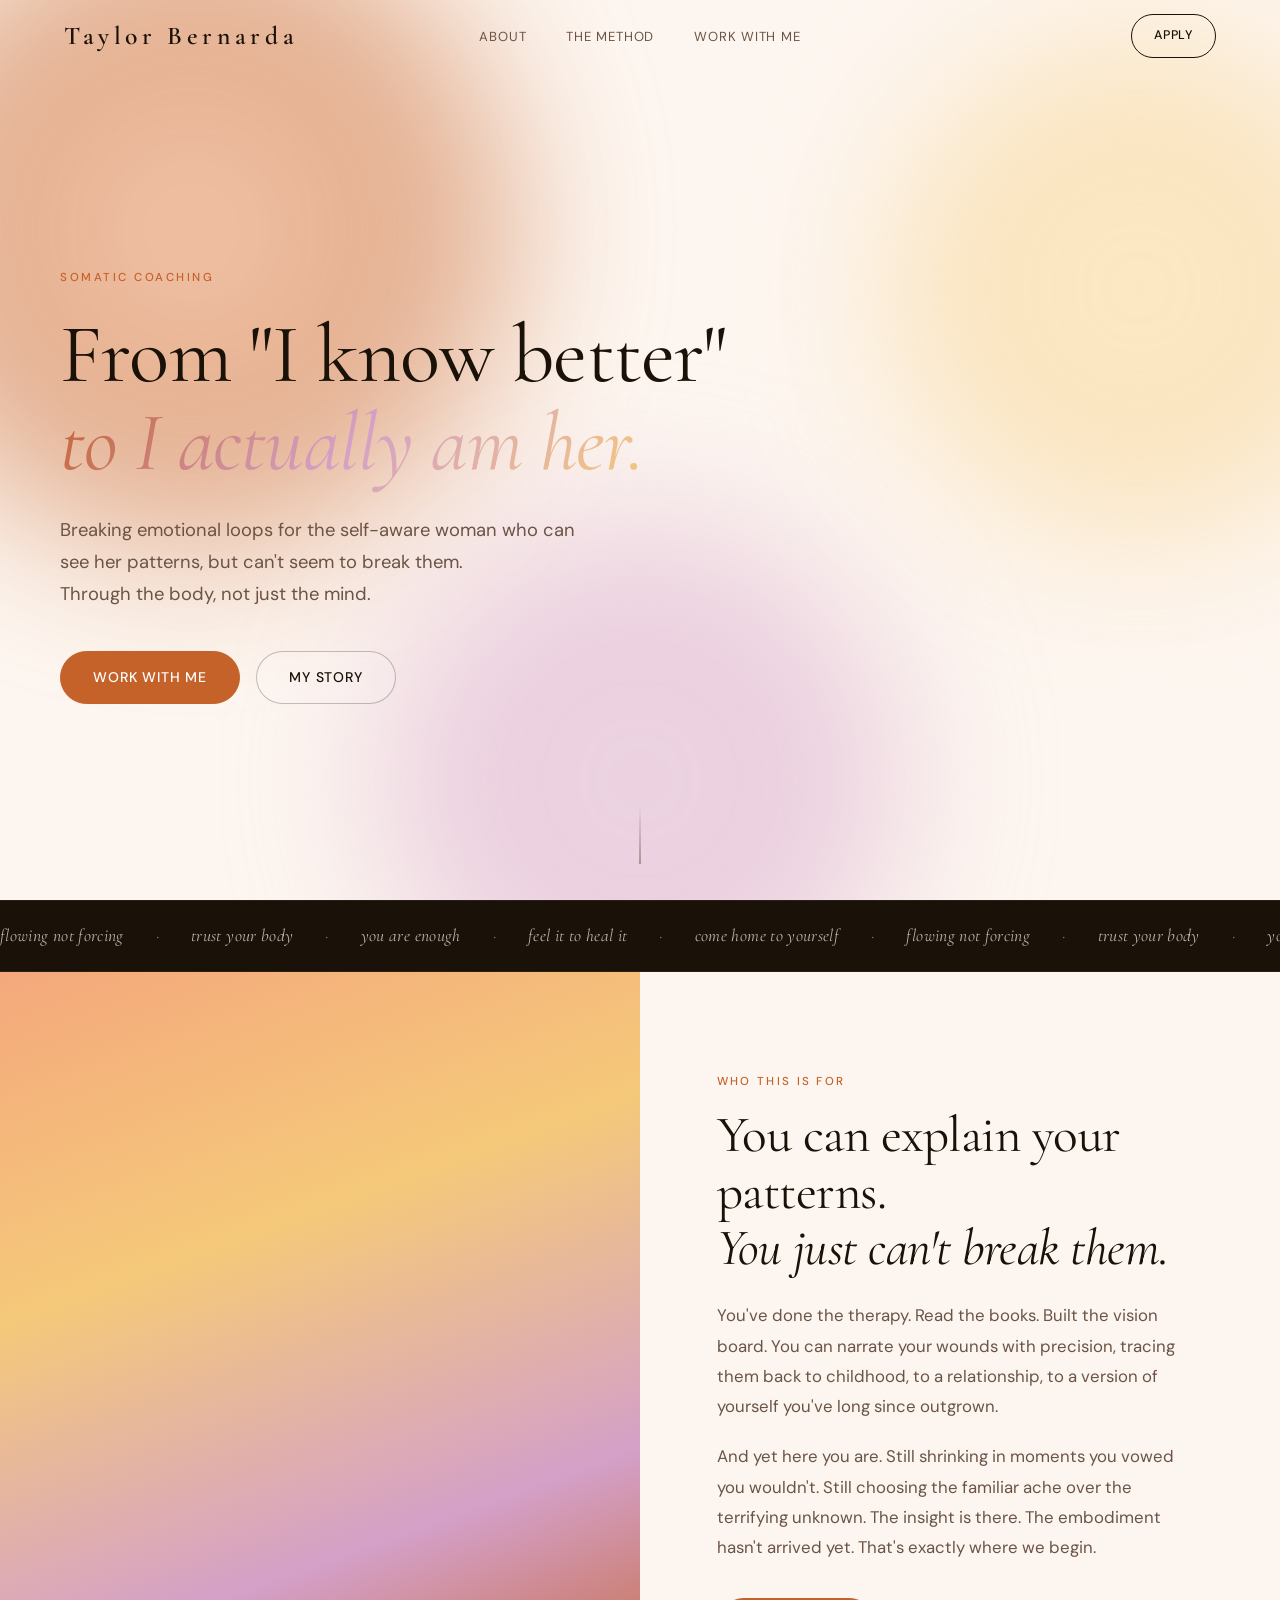
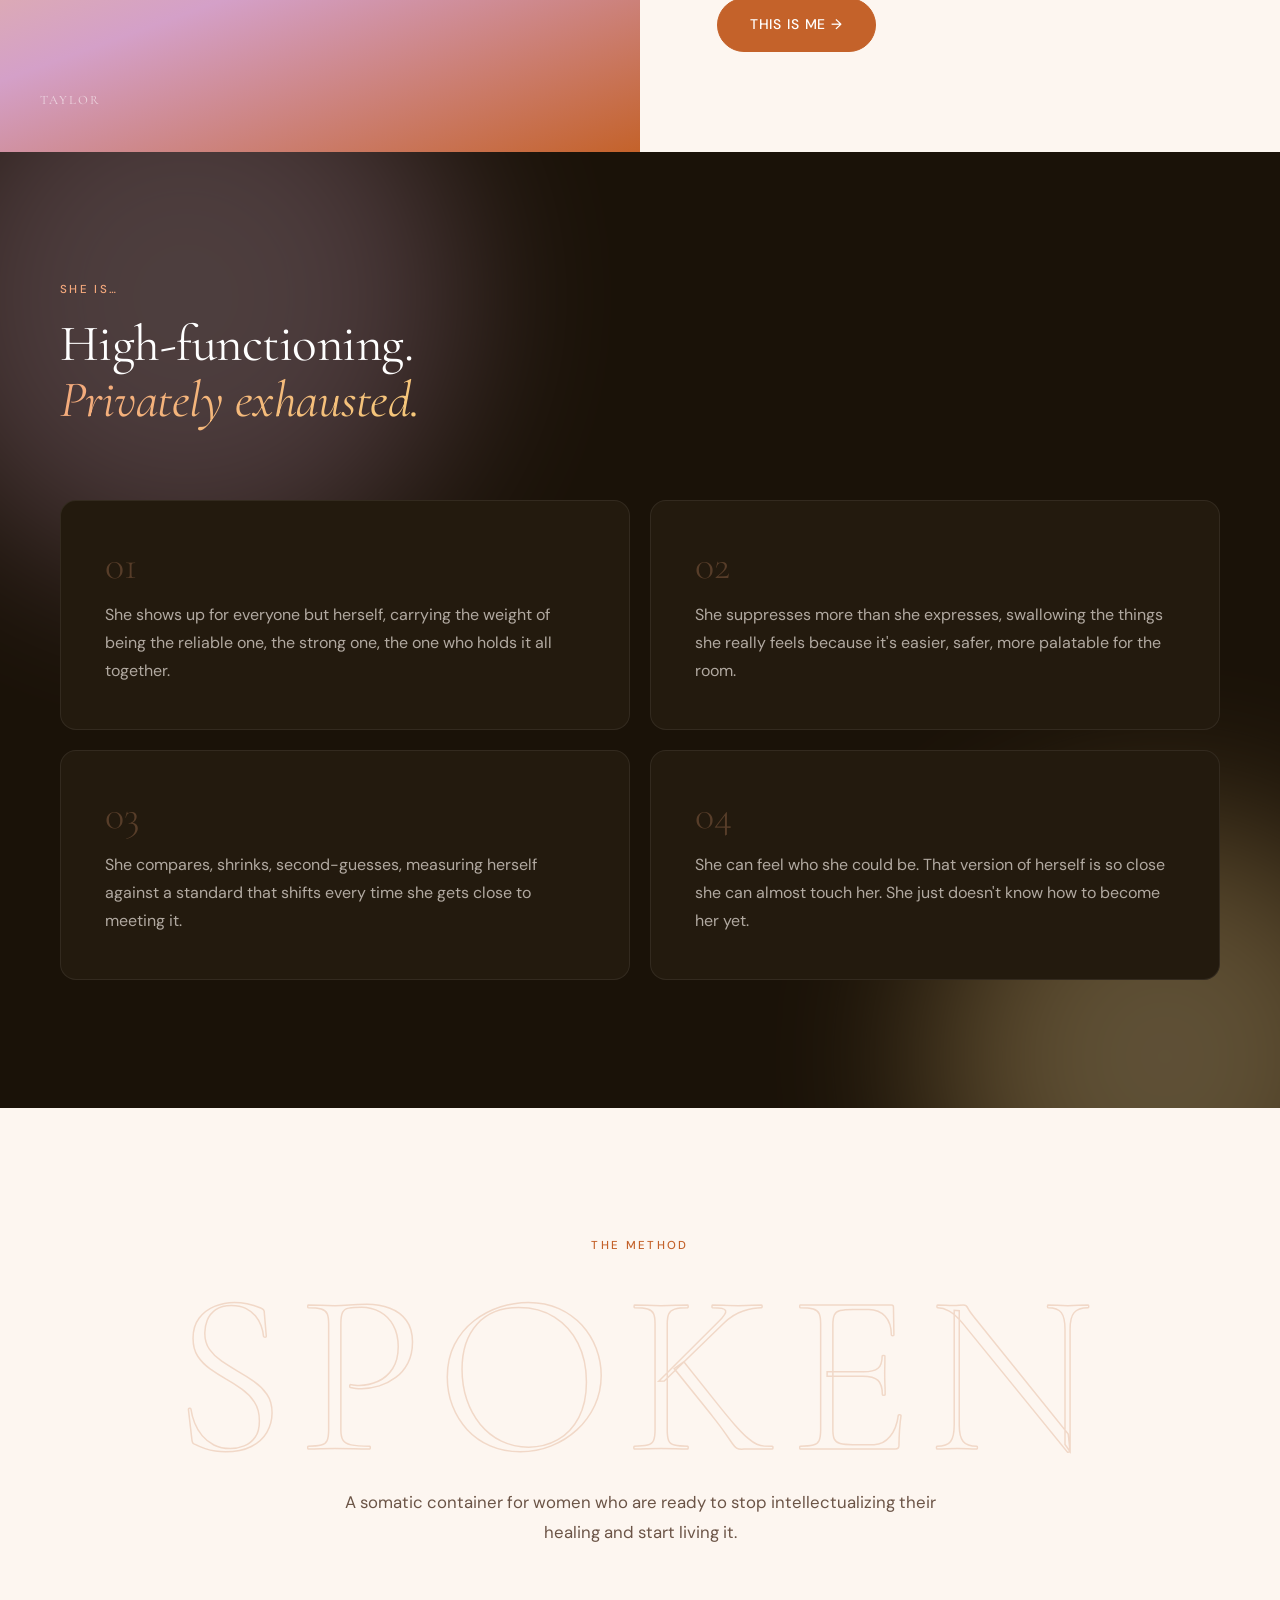
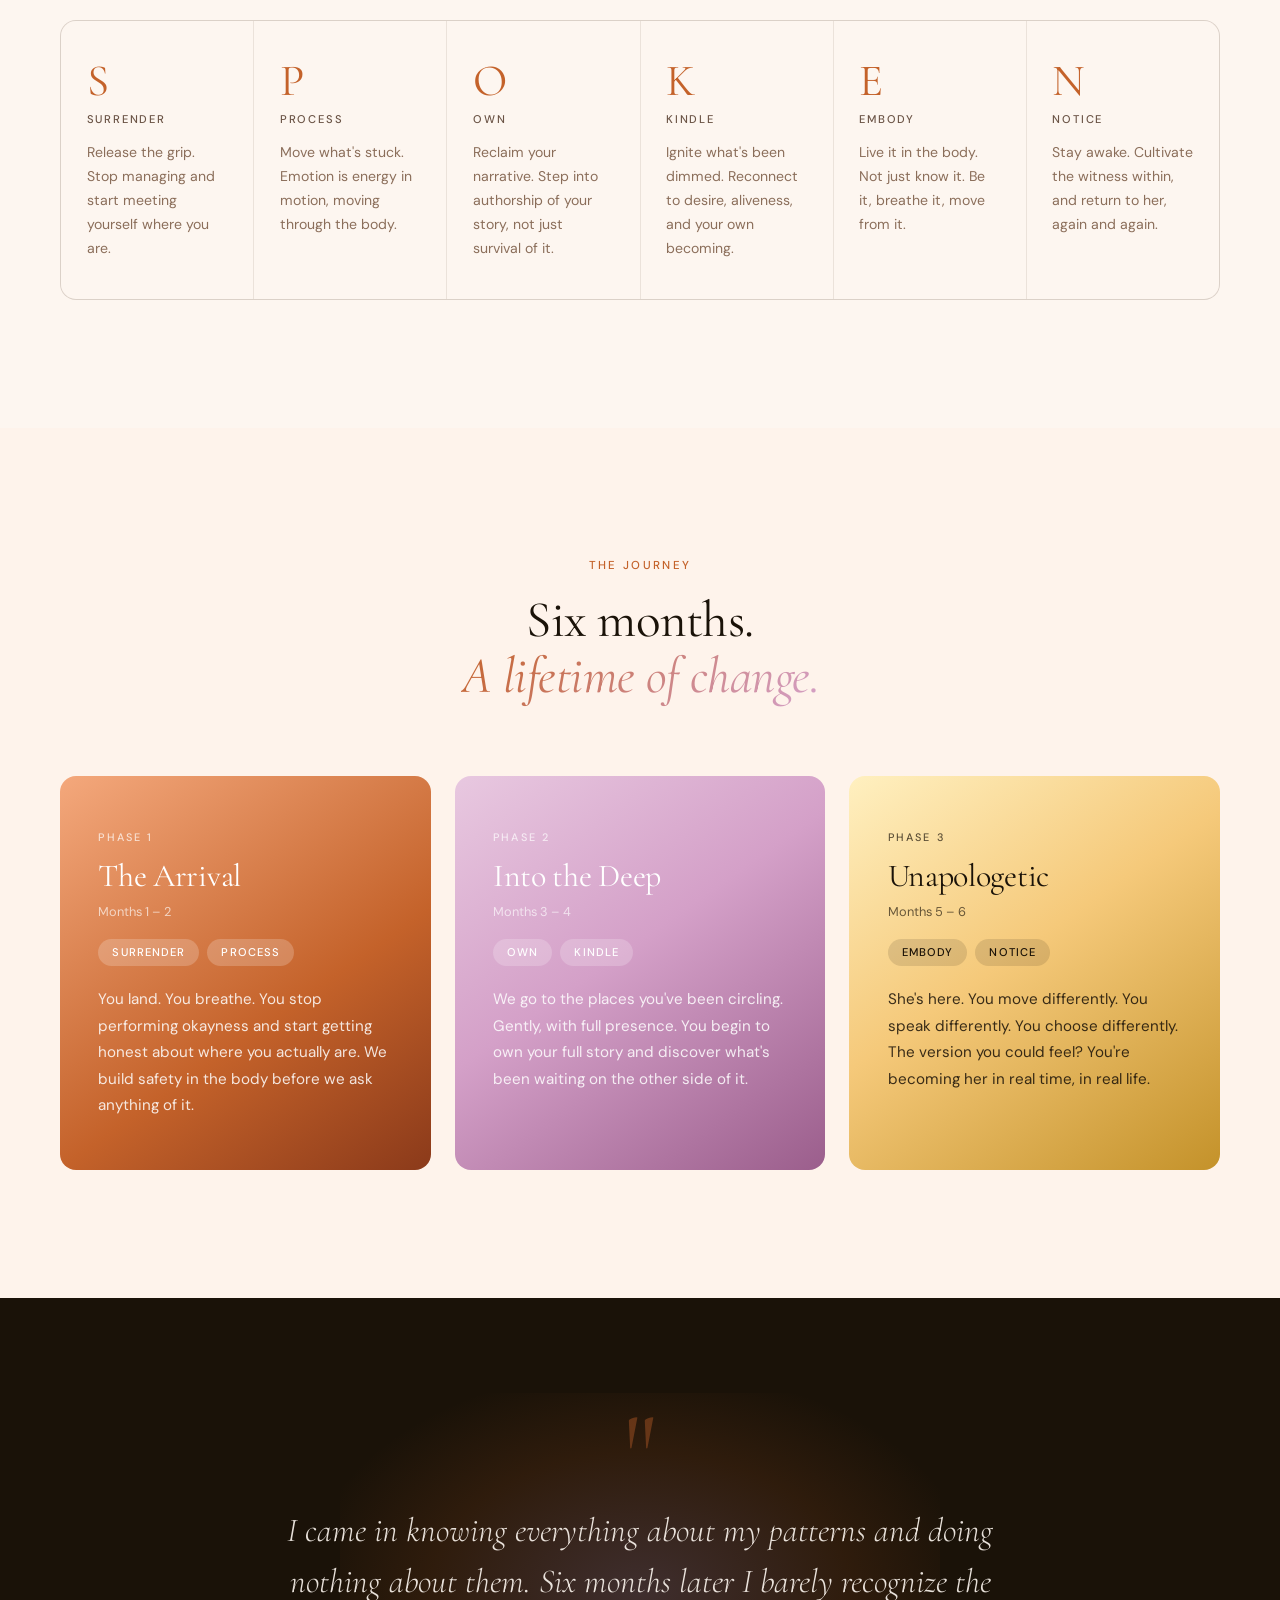
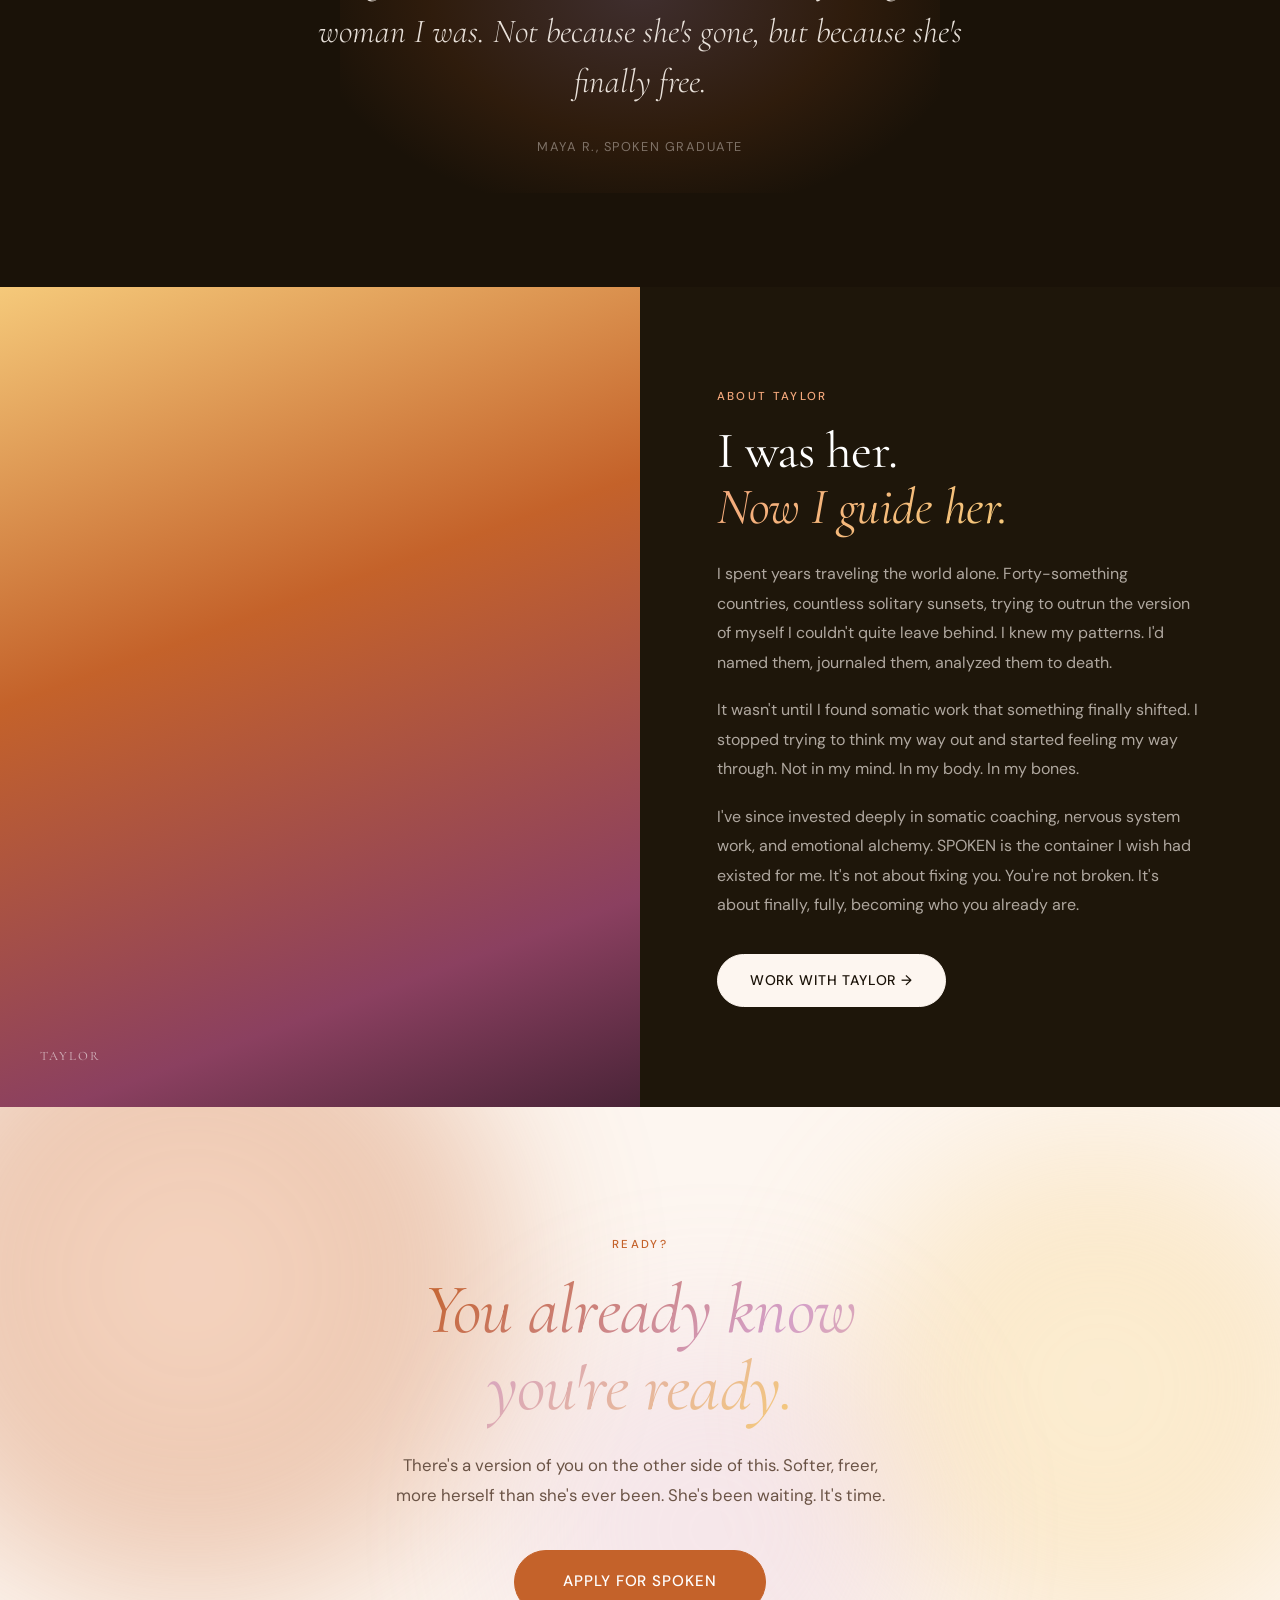
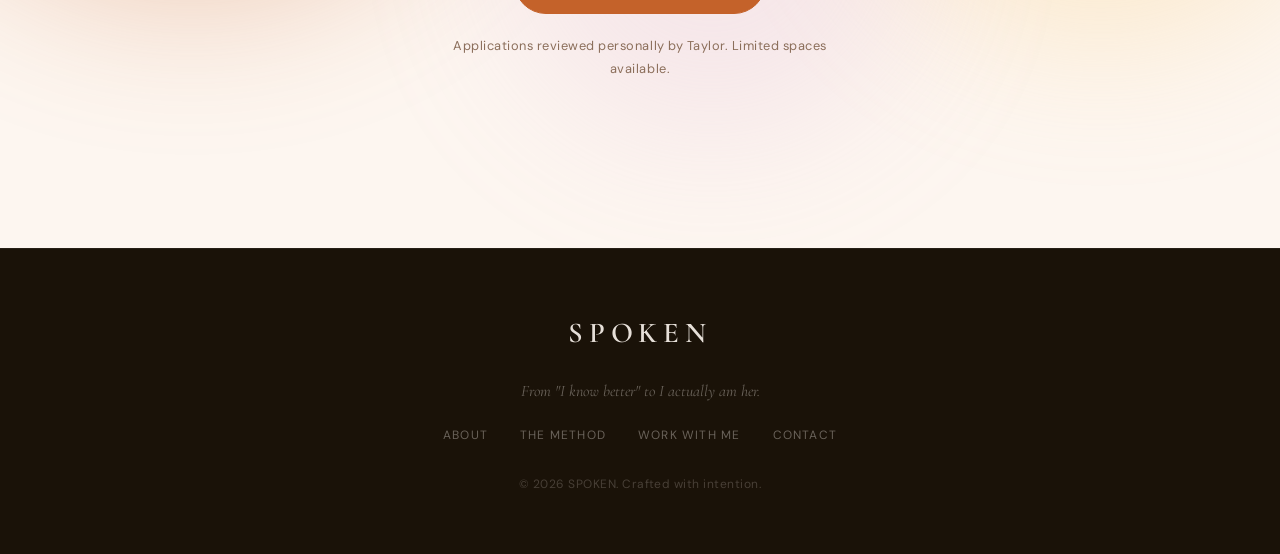
==== index.html @ af8c2146 "initial spoken website" ====
<!DOCTYPE html>
<html lang="en">
<head>
  <meta charset="UTF-8" />
  <meta name="viewport" content="width=device-width, initial-scale=1.0" />
  <title>SPOKEN: Somatic Coaching with Taylor</title>
  <link rel="preconnect" href="https://fonts.googleapis.com" />
  <link rel="preconnect" href="https://fonts.gstatic.com" crossorigin />
  <link href="https://fonts.googleapis.com/css2?family=Cormorant+Garamond:ital,wght@0,300;0,400;0,500;0,600;1,300;1,400;1,500;1,600&family=DM+Sans:ital,wght@0,300;0,400;0,500;1,300&display=swap" rel="stylesheet" />
  <link rel="stylesheet" href="styles.css" />
</head>
<body>

  <!-- NAV -->
  <nav class="nav" id="nav">
    <div class="nav__logo">Taylor Bernarda</div>
    <ul class="nav__links">
      <li><a href="#about">About</a></li>
      <li><a href="#method">The Method</a></li>
      <li><a href="#work">Work With Me</a></li>
    </ul>
    <a href="#apply" class="btn btn--outline btn--sm">Apply</a>
    <button class="nav__hamburger" aria-label="Open menu">
      <span></span><span></span><span></span>
    </button>
  </nav>

  <!-- MOBILE NAV DRAWER -->
  <div class="nav__drawer" id="navDrawer">
    <button class="nav__drawer-close" aria-label="Close menu">✕</button>
    <ul>
      <li><a href="#about">About</a></li>
      <li><a href="#method">The Method</a></li>
      <li><a href="#work">Work With Me</a></li>
      <li><a href="#apply" class="btn btn--outline">Apply</a></li>
    </ul>
  </div>
  <div class="nav__overlay" id="navOverlay"></div>

  <!-- HERO -->
  <section class="hero" id="hero">
    <div class="hero__blobs" aria-hidden="true">
      <div class="blob blob--coral"></div>
      <div class="blob blob--lavender"></div>
      <div class="blob blob--gold"></div>
    </div>
    <div class="hero__content reveal">
      <span class="hero__eyebrow">Somatic Coaching</span>
      <h1 class="hero__headline">From "I know better"<br/><em>to I actually am her.</em></h1>
      <p class="hero__sub">Breaking emotional loops for the self-aware woman who can<br class="desktop-br"/> see her patterns, but can't seem to break them.<br/>Through the body, not just the mind.</p>
      <div class="hero__cta">
        <a href="#apply" class="btn btn--primary">Work With Me</a>
        <a href="#about" class="btn btn--ghost">My Story</a>
      </div>
    </div>
    <div class="hero__scroll-hint" aria-hidden="true">
      <span></span>
    </div>
  </section>

  <!-- AFFIRMATION STRIP -->
  <div class="strip" aria-label="Affirmations">
    <div class="strip__track">
      <span>flowing not forcing</span>
      <span class="strip__dot" aria-hidden="true">·</span>
      <span>trust your body</span>
      <span class="strip__dot" aria-hidden="true">·</span>
      <span>you are enough</span>
      <span class="strip__dot" aria-hidden="true">·</span>
      <span>feel it to heal it</span>
      <span class="strip__dot" aria-hidden="true">·</span>
      <span>come home to yourself</span>
      <span class="strip__dot" aria-hidden="true">·</span>
      <span>flowing not forcing</span>
      <span class="strip__dot" aria-hidden="true">·</span>
      <span>trust your body</span>
      <span class="strip__dot" aria-hidden="true">·</span>
      <span>you are enough</span>
      <span class="strip__dot" aria-hidden="true">·</span>
      <span>feel it to heal it</span>
      <span class="strip__dot" aria-hidden="true">·</span>
      <span>come home to yourself</span>
      <span class="strip__dot" aria-hidden="true">·</span>
      <span>flowing not forcing</span>
      <span class="strip__dot" aria-hidden="true">·</span>
      <span>trust your body</span>
      <span class="strip__dot" aria-hidden="true">·</span>
      <span>you are enough</span>
      <span class="strip__dot" aria-hidden="true">·</span>
      <span>feel it to heal it</span>
      <span class="strip__dot" aria-hidden="true">·</span>
      <span>come home to yourself</span>
      <span class="strip__dot" aria-hidden="true">·</span>
    </div>
  </div>

  <!-- WHO IT'S FOR -->
  <section class="split-section" id="who">
    <div class="split-section__image reveal-left">
      <div class="gradient-img gradient-img--warm">
        <div class="gradient-img__inner">
          <span>Taylor</span>
        </div>
      </div>
    </div>
    <div class="split-section__content reveal-right">
      <span class="eyebrow">Who This Is For</span>
      <h2>You can explain your patterns.<br/><em>You just can't break them.</em></h2>
      <p>You've done the therapy. Read the books. Built the vision board. You can narrate your wounds with precision, tracing them back to childhood, to a relationship, to a version of yourself you've long since outgrown.</p>
      <p>And yet here you are. Still shrinking in moments you vowed you wouldn't. Still choosing the familiar ache over the terrifying unknown. The insight is there. The embodiment hasn't arrived yet. That's exactly where we begin.</p>
      <a href="#apply" class="btn btn--primary">This is me →</a>
    </div>
  </section>

  <!-- FOR HER -->
  <section class="for-her" id="work">
    <div class="for-her__blobs" aria-hidden="true">
      <div class="blob blob--rose"></div>
      <div class="blob blob--gold for-her__gold"></div>
    </div>
    <div class="container">
      <span class="eyebrow eyebrow--light reveal">She is…</span>
      <h2 class="for-her__heading reveal">High-functioning.<br/><em>Privately exhausted.</em></h2>
      <div class="cards-grid">
        <div class="card reveal">
          <div class="card__icon">01</div>
          <p>She shows up for everyone but herself, carrying the weight of being the reliable one, the strong one, the one who holds it all together.</p>
        </div>
        <div class="card reveal">
          <div class="card__icon">02</div>
          <p>She suppresses more than she expresses, swallowing the things she really feels because it's easier, safer, more palatable for the room.</p>
        </div>
        <div class="card reveal">
          <div class="card__icon">03</div>
          <p>She compares, shrinks, second-guesses, measuring herself against a standard that shifts every time she gets close to meeting it.</p>
        </div>
        <div class="card reveal">
          <div class="card__icon">04</div>
          <p>She can feel who she could be. That version of herself is so close she can almost touch her. She just doesn't know how to become her yet.</p>
        </div>
      </div>
    </div>
  </section>

  <!-- SPOKEN FRAMEWORK -->
  <section class="framework" id="method">
    <div class="container">
      <span class="eyebrow reveal">The Method</span>
      <div class="framework__word reveal" aria-hidden="true">SPOKEN</div>
      <p class="framework__sub reveal">A somatic container for women who are ready to stop intellectualizing their healing and start living it.</p>
      <div class="framework__pillars">
        <div class="pillar reveal">
          <div class="pillar__letter">S</div>
          <div class="pillar__name">Surrender</div>
          <p>Release the grip. Stop managing and start meeting yourself where you are.</p>
        </div>
        <div class="pillar reveal">
          <div class="pillar__letter">P</div>
          <div class="pillar__name">Process</div>
          <p>Move what's stuck. Emotion is energy in motion, moving through the body.</p>
        </div>
        <div class="pillar reveal">
          <div class="pillar__letter">O</div>
          <div class="pillar__name">Own</div>
          <p>Reclaim your narrative. Step into authorship of your story, not just survival of it.</p>
        </div>
        <div class="pillar reveal">
          <div class="pillar__letter">K</div>
          <div class="pillar__name">Kindle</div>
          <p>Ignite what's been dimmed. Reconnect to desire, aliveness, and your own becoming.</p>
        </div>
        <div class="pillar reveal">
          <div class="pillar__letter">E</div>
          <div class="pillar__name">Embody</div>
          <p>Live it in the body. Not just know it. Be it, breathe it, move from it.</p>
        </div>
        <div class="pillar reveal">
          <div class="pillar__letter">N</div>
          <div class="pillar__name">Notice</div>
          <p>Stay awake. Cultivate the witness within, and return to her, again and again.</p>
        </div>
      </div>
    </div>
  </section>

  <!-- THREE PHASES -->
  <section class="phases">
    <div class="container">
      <span class="eyebrow reveal">The Journey</span>
      <h2 class="reveal">Six months.<br/><em>A lifetime of change.</em></h2>
      <div class="phases__grid">
        <div class="phase-card phase-card--coral reveal">
          <div class="phase-card__phase">Phase 1</div>
          <h3>The Arrival</h3>
          <div class="phase-card__months">Months 1 – 2</div>
          <div class="phase-card__tags">
            <span>Surrender</span>
            <span>Process</span>
          </div>
          <p>You land. You breathe. You stop performing okayness and start getting honest about where you actually are. We build safety in the body before we ask anything of it.</p>
        </div>
        <div class="phase-card phase-card--lavender reveal">
          <div class="phase-card__phase">Phase 2</div>
          <h3>Into the Deep</h3>
          <div class="phase-card__months">Months 3 – 4</div>
          <div class="phase-card__tags">
            <span>Own</span>
            <span>Kindle</span>
          </div>
          <p>We go to the places you've been circling. Gently, with full presence. You begin to own your full story and discover what's been waiting on the other side of it.</p>
        </div>
        <div class="phase-card phase-card--gold reveal">
          <div class="phase-card__phase">Phase 3</div>
          <h3>Unapologetic</h3>
          <div class="phase-card__months">Months 5 – 6</div>
          <div class="phase-card__tags">
            <span>Embody</span>
            <span>Notice</span>
          </div>
          <p>She's here. You move differently. You speak differently. You choose differently. The version you could feel? You're becoming her in real time, in real life.</p>
        </div>
      </div>
    </div>
  </section>

  <!-- TESTIMONIAL -->
  <section class="testimonial">
    <div class="testimonial__glow" aria-hidden="true"></div>
    <div class="container">
      <div class="testimonial__inner reveal">
        <div class="testimonial__mark">"</div>
        <blockquote>
          I came in knowing everything about my patterns and doing nothing about them. Six months later I barely recognize the woman I was. Not because she's gone, but because she's finally free.
        </blockquote>
        <cite>Maya R., SPOKEN Graduate</cite>
      </div>
    </div>
  </section>

  <!-- ABOUT -->
  <section class="about" id="about">
    <div class="about__image reveal-left">
      <div class="gradient-img gradient-img--dusk">
        <div class="gradient-img__inner">
          <span>Taylor</span>
        </div>
      </div>
    </div>
    <div class="about__content reveal-right">
      <span class="eyebrow eyebrow--light">About Taylor</span>
      <h2>I was her.<br/><em>Now I guide her.</em></h2>
      <p>I spent years traveling the world alone. Forty-something countries, countless solitary sunsets, trying to outrun the version of myself I couldn't quite leave behind. I knew my patterns. I'd named them, journaled them, analyzed them to death.</p>
      <p>It wasn't until I found somatic work that something finally shifted. I stopped trying to think my way out and started feeling my way through. Not in my mind. In my body. In my bones.</p>
      <p>I've since invested deeply in somatic coaching, nervous system work, and emotional alchemy. SPOKEN is the container I wish had existed for me. It's not about fixing you. You're not broken. It's about finally, fully, becoming who you already are.</p>
      <a href="#apply" class="btn btn--light">Work With Taylor →</a>
    </div>
  </section>

  <!-- FINAL CTA -->
  <section class="cta-final" id="apply">
    <div class="cta-final__blobs" aria-hidden="true">
      <div class="blob blob--coral cta-blob--1"></div>
      <div class="blob blob--gold cta-blob--2"></div>
      <div class="blob blob--rose cta-blob--3"></div>
    </div>
    <div class="container">
      <div class="cta-final__inner reveal">
        <span class="eyebrow">Ready?</span>
        <h2 class="cta-final__headline"><em>You already know<br/>you're ready.</em></h2>
        <p>There's a version of you on the other side of this. Softer, freer, more herself than she's ever been. She's been waiting. It's time.</p>
        <a href="mailto:hello@spokencoaching.com" class="btn btn--primary btn--lg">Apply for SPOKEN</a>
        <p class="cta-final__note">Applications reviewed personally by Taylor. Limited spaces available.</p>
      </div>
    </div>
  </section>

  <!-- FOOTER -->
  <footer class="footer">
    <div class="footer__inner">
      <div class="footer__logo">SPOKEN</div>
      <p class="footer__tagline">From "I know better" to I actually am her.</p>
      <nav class="footer__nav" aria-label="Footer navigation">
        <a href="#about">About</a>
        <a href="#method">The Method</a>
        <a href="#work">Work With Me</a>
        <a href="mailto:hello@spokencoaching.com">Contact</a>
      </nav>
      <p class="footer__copy">© 2026 SPOKEN. Crafted with intention.</p>
    </div>
  </footer>

  <script src="script.js"></script>
</body>
</html>
---- styles.css ----
/* ============================================
   SPOKEN — Somatic Coaching Brand Website
   ============================================ */

/* ─── CUSTOM PROPERTIES ────────────────────── */
:root {
  --cream:        #FDF6F0;
  --dark:         #1A1208;
  --coral:        #C4622A;
  --peach:        #F4A87C;
  --rose:         #D4A0C8;
  --gold:         #F5C97A;
  --muted:        #6B5446;
  --subtle:       #8B6E5A;
  --dark-surface: #1E160A;
  --dark-card:    #231A0E;

  --ff-serif: 'Cormorant Garamond', Georgia, serif;
  --ff-sans:  'DM Sans', system-ui, sans-serif;

  --nav-h: 72px;
  --section-pad: clamp(80px, 10vw, 140px);
  --container: 1160px;
  --radius: 16px;

  --transition: 0.4s cubic-bezier(0.16, 1, 0.3, 1);
  --transition-slow: 0.7s cubic-bezier(0.16, 1, 0.3, 1);
}

/* ─── RESET & BASE ──────────────────────────── */
*, *::before, *::after { box-sizing: border-box; margin: 0; padding: 0; }

html {
  scroll-behavior: smooth;
  -webkit-font-smoothing: antialiased;
  text-rendering: optimizeLegibility;
}

body {
  background-color: var(--cream);
  color: var(--dark);
  font-family: var(--ff-sans);
  font-size: 16px;
  line-height: 1.7;
  overflow-x: hidden;
}

img { display: block; max-width: 100%; }
a  { color: inherit; text-decoration: none; }
ul { list-style: none; }

/* ─── SCROLL ANIMATIONS ─────────────────────── */
.reveal,
.reveal-left,
.reveal-right {
  opacity: 0;
  transform: translateY(36px);
  transition: opacity 0.8s cubic-bezier(0.16, 1, 0.3, 1),
              transform 0.8s cubic-bezier(0.16, 1, 0.3, 1);
}
.reveal-left  { transform: translateX(-40px); }
.reveal-right { transform: translateX(40px); }

.reveal.visible,
.reveal-left.visible,
.reveal-right.visible {
  opacity: 1;
  transform: translate(0);
}

/* stagger children */
.cards-grid .reveal:nth-child(2) { transition-delay: 0.1s; }
.cards-grid .reveal:nth-child(3) { transition-delay: 0.2s; }
.cards-grid .reveal:nth-child(4) { transition-delay: 0.3s; }
.framework__pillars .reveal:nth-child(2) { transition-delay: 0.08s; }
.framework__pillars .reveal:nth-child(3) { transition-delay: 0.16s; }
.framework__pillars .reveal:nth-child(4) { transition-delay: 0.24s; }
.framework__pillars .reveal:nth-child(5) { transition-delay: 0.32s; }
.framework__pillars .reveal:nth-child(6) { transition-delay: 0.40s; }
.phases__grid .reveal:nth-child(2) { transition-delay: 0.12s; }
.phases__grid .reveal:nth-child(3) { transition-delay: 0.24s; }

/* ─── CONTAINER ─────────────────────────────── */
.container {
  width: min(var(--container), 100% - 48px);
  margin-inline: auto;
}

/* ─── TYPOGRAPHY ────────────────────────────── */
h1, h2, h3 {
  font-family: var(--ff-serif);
  font-weight: 400;
  line-height: 1.1;
  letter-spacing: -0.01em;
}
h1 { font-size: clamp(2.6rem, 6vw, 5rem); }
h2 { font-size: clamp(2rem, 4vw, 3.4rem); }
h3 { font-size: clamp(1.5rem, 2.5vw, 2rem); }

em { font-style: italic; }

.eyebrow {
  display: block;
  font-family: var(--ff-sans);
  font-size: 0.72rem;
  font-weight: 500;
  letter-spacing: 0.2em;
  text-transform: uppercase;
  color: var(--coral);
  margin-bottom: 1rem;
}
.eyebrow--light { color: var(--peach); }

/* ─── BUTTONS ───────────────────────────────── */
.btn {
  display: inline-flex;
  align-items: center;
  gap: 8px;
  font-family: var(--ff-sans);
  font-size: 0.875rem;
  font-weight: 500;
  letter-spacing: 0.06em;
  text-transform: uppercase;
  border-radius: 100px;
  padding: 14px 32px;
  cursor: pointer;
  transition: var(--transition);
  white-space: nowrap;
  border: 1.5px solid transparent;
}
.btn--sm  { padding: 10px 22px; font-size: 0.78rem; }
.btn--lg  { padding: 18px 48px; font-size: 0.95rem; }

.btn--primary {
  background: var(--coral);
  color: #fff;
  border-color: var(--coral);
}
.btn--primary:hover {
  background: #a8511f;
  border-color: #a8511f;
  transform: translateY(-2px);
  box-shadow: 0 8px 32px rgba(196,98,42,0.35);
}

.btn--outline {
  background: transparent;
  color: var(--dark);
  border-color: var(--dark);
}
.btn--outline:hover {
  background: var(--dark);
  color: var(--cream);
  transform: translateY(-2px);
}

.btn--ghost {
  background: rgba(255,255,255,0.12);
  color: var(--dark);
  border-color: rgba(26,18,8,0.25);
  backdrop-filter: blur(8px);
}
.btn--ghost:hover {
  background: rgba(255,255,255,0.3);
  transform: translateY(-2px);
}

.btn--light {
  background: var(--cream);
  color: var(--dark);
  border-color: var(--cream);
}
.btn--light:hover {
  background: var(--peach);
  border-color: var(--peach);
  transform: translateY(-2px);
}

/* ─── NAV ───────────────────────────────────── */
.nav {
  position: fixed;
  top: 0; left: 0; right: 0;
  z-index: 900;
  height: var(--nav-h);
  display: flex;
  align-items: center;
  justify-content: space-between;
  padding-inline: clamp(24px, 5vw, 64px);
  transition: background 0.5s ease, backdrop-filter 0.5s ease, box-shadow 0.5s ease;
}
.nav.scrolled {
  background: rgba(253,246,240,0.9);
  backdrop-filter: blur(16px);
  box-shadow: 0 1px 0 rgba(26,18,8,0.08);
}

.nav__logo {
  font-family: var(--ff-serif);
  font-size: 1.6rem;
  font-weight: 600;
  letter-spacing: 0.18em;
  color: var(--dark);
}

.nav__links {
  display: flex;
  gap: 40px;
  position: absolute;
  left: 50%;
  transform: translateX(-50%);
}
.nav__links a {
  font-family: var(--ff-sans);
  font-size: 0.82rem;
  font-weight: 400;
  letter-spacing: 0.06em;
  text-transform: uppercase;
  color: var(--muted);
  transition: color 0.3s;
}
.nav__links a:hover { color: var(--dark); }

.nav__hamburger {
  display: none;
  flex-direction: column;
  gap: 5px;
  background: none;
  border: none;
  cursor: pointer;
  padding: 4px;
}
.nav__hamburger span {
  display: block;
  width: 24px;
  height: 1.5px;
  background: var(--dark);
  transition: var(--transition);
}

/* MOBILE DRAWER */
.nav__drawer {
  position: fixed;
  top: 0; right: -100%;
  width: min(320px, 85vw);
  height: 100dvh;
  background: var(--cream);
  z-index: 1000;
  padding: 48px 40px;
  display: flex;
  flex-direction: column;
  transition: right 0.5s cubic-bezier(0.16, 1, 0.3, 1);
  box-shadow: -20px 0 60px rgba(26,18,8,0.12);
}
.nav__drawer.open { right: 0; }
.nav__drawer ul { margin-top: 40px; display: flex; flex-direction: column; gap: 32px; }
.nav__drawer ul a {
  font-family: var(--ff-serif);
  font-size: 1.8rem;
  color: var(--dark);
}
.nav__drawer-close {
  align-self: flex-end;
  background: none;
  border: none;
  font-size: 1.2rem;
  cursor: pointer;
  color: var(--muted);
}
.nav__overlay {
  position: fixed;
  inset: 0;
  background: rgba(26,18,8,0.4);
  z-index: 999;
  opacity: 0;
  pointer-events: none;
  transition: opacity 0.4s ease;
}
.nav__overlay.open { opacity: 1; pointer-events: all; }

/* ─── HERO ──────────────────────────────────── */
.hero {
  position: relative;
  min-height: 100svh;
  display: flex;
  align-items: center;
  padding-top: var(--nav-h);
  overflow: hidden;
}

/* Gradient blobs */
.hero__blobs {
  position: absolute;
  inset: 0;
  pointer-events: none;
  z-index: 0;
}
.blob {
  position: absolute;
  border-radius: 50%;
  filter: blur(80px);
  opacity: 0.55;
  animation: float 12s ease-in-out infinite;
}
.blob--coral {
  width: clamp(360px, 50vw, 680px);
  height: clamp(360px, 50vw, 680px);
  background: radial-gradient(circle, var(--peach) 0%, var(--coral) 60%, transparent 100%);
  top: -10%; left: -10%;
  animation-delay: 0s;
}
.blob--lavender {
  width: clamp(300px, 40vw, 560px);
  height: clamp(300px, 40vw, 560px);
  background: radial-gradient(circle, #e8c8e0 0%, var(--rose) 60%, transparent 100%);
  bottom: -15%; left: 30%;
  animation-delay: -4s;
}
.blob--gold {
  width: clamp(280px, 38vw, 520px);
  height: clamp(280px, 38vw, 520px);
  background: radial-gradient(circle, #fff0c0 0%, var(--gold) 60%, transparent 100%);
  top: 5%; right: -8%;
  animation-delay: -8s;
}
.blob--rose {
  width: clamp(320px, 45vw, 600px);
  height: clamp(320px, 45vw, 600px);
  background: radial-gradient(circle, #f0d8ec 0%, var(--rose) 60%, transparent 100%);
  top: 10%; left: 5%;
  animation-delay: -2s;
}

@keyframes float {
  0%, 100% { transform: translate(0, 0) scale(1); }
  33%       { transform: translate(30px, -20px) scale(1.04); }
  66%       { transform: translate(-20px, 30px) scale(0.97); }
}

.hero__content {
  position: relative;
  z-index: 1;
  width: min(var(--container), 100% - 48px);
  margin-inline: auto;
  padding-block: 80px;
}

.hero__eyebrow {
  display: block;
  font-size: 0.72rem;
  font-weight: 500;
  letter-spacing: 0.22em;
  text-transform: uppercase;
  color: var(--coral);
  margin-bottom: 1.5rem;
}

.hero__headline {
  font-size: clamp(2.8rem, 6.5vw, 5.6rem);
  font-weight: 400;
  line-height: 1.05;
  color: var(--dark);
  white-space: nowrap;
  margin-bottom: 1.75rem;
}
.hero__headline em {
  background: linear-gradient(135deg, var(--coral) 0%, var(--rose) 50%, var(--gold) 100%);
  -webkit-background-clip: text;
  -webkit-text-fill-color: transparent;
  background-clip: text;
}

.hero__sub {
  font-family: var(--ff-sans);
  font-size: clamp(1rem, 1.8vw, 1.15rem);
  color: var(--muted);
  max-width: 52ch;
  margin-bottom: 2.5rem;
  line-height: 1.75;
}

.hero__cta {
  display: flex;
  gap: 16px;
  flex-wrap: wrap;
}

.hero__scroll-hint {
  position: absolute;
  bottom: 36px;
  left: 50%;
  transform: translateX(-50%);
  z-index: 1;
}
.hero__scroll-hint span {
  display: block;
  width: 1px;
  height: 60px;
  background: linear-gradient(to bottom, transparent, var(--muted));
  margin: 0 auto;
  animation: scrollHint 2.2s ease-in-out infinite;
}
@keyframes scrollHint {
  0% { transform: scaleY(0); transform-origin: top; opacity: 0; }
  50% { opacity: 1; }
  100% { transform: scaleY(1); transform-origin: top; opacity: 0; }
}

.desktop-br { display: none; }
@media (min-width: 768px) { .desktop-br { display: inline; } }

/* ─── AFFIRMATION STRIP ─────────────────────── */
.strip {
  background: var(--dark);
  overflow: hidden;
  padding-block: 20px;
  border-top: 1px solid rgba(255,255,255,0.06);
  border-bottom: 1px solid rgba(255,255,255,0.06);
}

.strip__track {
  display: flex;
  gap: 32px;
  white-space: nowrap;
  animation: marquee 28s linear infinite;
  width: max-content;
}
.strip__track span {
  font-family: var(--ff-serif);
  font-size: clamp(0.95rem, 1.5vw, 1.1rem);
  font-style: italic;
  color: rgba(253,246,240,0.7);
  letter-spacing: 0.02em;
}
.strip__dot { color: var(--coral) !important; font-style: normal !important; }

@keyframes marquee {
  from { transform: translateX(0); }
  to   { transform: translateX(-50%); }
}
.strip:hover .strip__track { animation-play-state: paused; }

/* ─── SPLIT SECTION (WHO IT'S FOR) ─────────── */
.split-section {
  display: grid;
  grid-template-columns: 1fr 1fr;
  min-height: 700px;
}

.split-section__image {
  position: relative;
  overflow: hidden;
}

.gradient-img {
  position: absolute;
  inset: 0;
  display: flex;
  align-items: flex-end;
  padding: 40px;
}
.gradient-img--warm {
  background: linear-gradient(160deg, var(--peach) 0%, var(--gold) 35%, var(--rose) 70%, var(--coral) 100%);
}
.gradient-img--dusk {
  background: linear-gradient(160deg, var(--gold) 0%, var(--coral) 40%, #8B4060 80%, #4A2438 100%);
}
.gradient-img__inner {
  font-family: var(--ff-serif);
  font-size: 0.8rem;
  letter-spacing: 0.15em;
  text-transform: uppercase;
  color: rgba(255,255,255,0.6);
}

.split-section__content {
  padding: clamp(60px, 8vw, 100px) clamp(40px, 6vw, 80px);
  display: flex;
  flex-direction: column;
  justify-content: center;
  gap: 0;
}
.split-section__content h2 { margin-bottom: 1.5rem; }
.split-section__content p {
  color: var(--muted);
  font-size: 1.05rem;
  line-height: 1.8;
  margin-bottom: 1.25rem;
}
.split-section__content .btn { margin-top: 1rem; align-self: flex-start; }

/* ─── FOR HER ───────────────────────────────── */
.for-her {
  position: relative;
  background: var(--dark);
  padding-block: var(--section-pad);
  overflow: hidden;
}
.for-her__blobs {
  position: absolute;
  inset: 0;
  pointer-events: none;
}
.for-her__gold {
  right: -10% !important;
  bottom: -20% !important;
  top: auto !important;
  left: auto !important;
  opacity: 0.3 !important;
}
.for-her .blob--rose {
  top: -15%;
  left: -8%;
  opacity: 0.25;
}

.for-her__heading {
  color: #fff;
  white-space: nowrap;
  margin-bottom: clamp(40px, 6vw, 72px);
}
.for-her__heading em {
  background: linear-gradient(135deg, var(--peach) 0%, var(--gold) 100%);
  -webkit-background-clip: text;
  -webkit-text-fill-color: transparent;
  background-clip: text;
}

.cards-grid {
  display: grid;
  grid-template-columns: repeat(2, 1fr);
  gap: 20px;
}

.card {
  background: var(--dark-card);
  border: 1px solid rgba(255,255,255,0.07);
  border-radius: var(--radius);
  padding: clamp(28px, 4vw, 44px);
  transition: var(--transition);
  cursor: default;
}
.card:hover {
  background: #2a1f12;
  border-color: rgba(244,168,124,0.25);
  transform: translateY(-4px);
  box-shadow: 0 20px 60px rgba(0,0,0,0.3);
}
.card__icon {
  font-family: var(--ff-serif);
  font-size: 2.5rem;
  font-weight: 300;
  color: rgba(244,168,124,0.25);
  line-height: 1;
  margin-bottom: 1rem;
}
.card p {
  font-size: 1rem;
  line-height: 1.75;
  color: rgba(253,246,240,0.65);
}

/* ─── FRAMEWORK ─────────────────────────────── */
.framework {
  background: var(--cream);
  padding-block: var(--section-pad);
  overflow: hidden;
}
.framework .eyebrow { text-align: center; }

.framework__word {
  font-family: var(--ff-serif);
  font-size: clamp(5rem, 18vw, 18rem);
  font-weight: 300;
  line-height: 0.9;
  text-align: center;
  letter-spacing: 0.06em;
  color: transparent;
  -webkit-text-stroke: 1.5px rgba(196,98,42,0.2);
  margin-block: 0.5rem;
  pointer-events: none;
  user-select: none;
}

.framework__sub {
  text-align: center;
  font-size: 1.05rem;
  color: var(--muted);
  max-width: 50ch;
  margin-inline: auto;
  margin-bottom: clamp(40px, 6vw, 72px);
  line-height: 1.8;
}

.framework__pillars {
  display: grid;
  grid-template-columns: repeat(6, 1fr);
  gap: 1px;
  background: rgba(107,84,70,0.12);
  border: 1px solid rgba(107,84,70,0.12);
  border-radius: var(--radius);
  overflow: hidden;
}

.pillar {
  background: var(--cream);
  padding: clamp(24px, 3vw, 40px) clamp(16px, 2vw, 28px);
  transition: var(--transition);
}
.pillar:hover {
  background: #faf0e8;
  transform: translateY(-4px);
  box-shadow: 0 12px 40px rgba(196,98,42,0.1);
  position: relative;
  z-index: 1;
}

.pillar__letter {
  font-family: var(--ff-serif);
  font-size: 2.8rem;
  font-weight: 400;
  line-height: 1;
  color: var(--coral);
  margin-bottom: 0.4rem;
}
.pillar__name {
  font-family: var(--ff-sans);
  font-size: 0.7rem;
  font-weight: 500;
  letter-spacing: 0.16em;
  text-transform: uppercase;
  color: var(--muted);
  margin-bottom: 0.75rem;
}
.pillar p {
  font-size: 0.88rem;
  line-height: 1.7;
  color: var(--subtle);
}

/* ─── THREE PHASES ──────────────────────────── */
.phases {
  background: #fef3eb;
  padding-block: var(--section-pad);
}
.phases .eyebrow { text-align: center; }
.phases > .container > h2 {
  text-align: center;
  margin-bottom: clamp(40px, 6vw, 72px);
}
.phases h2 em {
  background: linear-gradient(135deg, var(--coral) 0%, var(--rose) 100%);
  -webkit-background-clip: text;
  -webkit-text-fill-color: transparent;
  background-clip: text;
}

.phases__grid {
  display: grid;
  grid-template-columns: repeat(3, 1fr);
  gap: 24px;
}

.phase-card {
  border-radius: var(--radius);
  padding: clamp(32px, 4vw, 52px) clamp(24px, 3vw, 40px);
  color: #fff;
  position: relative;
  overflow: hidden;
  transition: var(--transition);
}
.phase-card:hover {
  transform: translateY(-6px);
  box-shadow: 0 24px 64px rgba(0,0,0,0.2);
}
.phase-card--coral {
  background: linear-gradient(145deg, var(--peach) 0%, var(--coral) 60%, #8B3A1A 100%);
}
.phase-card--lavender {
  background: linear-gradient(145deg, #e8c8e0 0%, var(--rose) 45%, #9B5E8C 100%);
}
.phase-card--gold {
  background: linear-gradient(145deg, #fff0c0 0%, var(--gold) 45%, #C4922A 100%);
  color: var(--dark);
}

.phase-card__phase {
  font-family: var(--ff-sans);
  font-size: 0.68rem;
  font-weight: 500;
  letter-spacing: 0.2em;
  text-transform: uppercase;
  opacity: 0.7;
  margin-bottom: 0.75rem;
}
.phase-card h3 { margin-bottom: 0.5rem; }
.phase-card__months {
  font-size: 0.8rem;
  opacity: 0.65;
  margin-bottom: 1rem;
  font-family: var(--ff-sans);
}
.phase-card__tags {
  display: flex;
  gap: 8px;
  flex-wrap: wrap;
  margin-bottom: 1.25rem;
}
.phase-card__tags span {
  font-family: var(--ff-sans);
  font-size: 0.7rem;
  font-weight: 500;
  letter-spacing: 0.1em;
  text-transform: uppercase;
  background: rgba(255,255,255,0.2);
  border-radius: 100px;
  padding: 4px 14px;
}
.phase-card--gold .phase-card__tags span {
  background: rgba(26,18,8,0.12);
}
.phase-card p {
  font-size: 0.95rem;
  line-height: 1.75;
  opacity: 0.85;
}

/* ─── TESTIMONIAL ───────────────────────────── */
.testimonial {
  position: relative;
  background: var(--dark);
  padding-block: var(--section-pad);
  overflow: hidden;
}
.testimonial__glow {
  position: absolute;
  top: 50%;
  left: 50%;
  transform: translate(-50%,-50%);
  width: 600px;
  height: 400px;
  background: radial-gradient(ellipse, rgba(212,160,200,0.2) 0%, rgba(196,98,42,0.12) 50%, transparent 80%);
  pointer-events: none;
}
.testimonial__inner {
  position: relative;
  z-index: 1;
  text-align: center;
  max-width: 720px;
  margin-inline: auto;
}
.testimonial__mark {
  font-family: var(--ff-serif);
  font-size: 7rem;
  line-height: 0.5;
  color: var(--coral);
  opacity: 0.4;
  margin-bottom: 1.5rem;
}
.testimonial blockquote {
  font-family: var(--ff-serif);
  font-size: clamp(1.4rem, 2.8vw, 2.1rem);
  font-style: italic;
  font-weight: 300;
  color: rgba(253,246,240,0.9);
  line-height: 1.5;
  margin-bottom: 1.5rem;
}
.testimonial cite {
  font-family: var(--ff-sans);
  font-size: 0.8rem;
  letter-spacing: 0.12em;
  text-transform: uppercase;
  color: rgba(253,246,240,0.4);
  font-style: normal;
}

/* ─── ABOUT ─────────────────────────────────── */
.about {
  display: grid;
  grid-template-columns: 1fr 1fr;
  min-height: 700px;
}
.about__image {
  position: relative;
  overflow: hidden;
}
.about__content {
  background: var(--dark-surface);
  padding: clamp(60px, 8vw, 100px) clamp(40px, 6vw, 80px);
  display: flex;
  flex-direction: column;
  justify-content: center;
  gap: 0;
}
.about__content h2 {
  color: #fff;
  margin-bottom: 1.5rem;
}
.about__content h2 em {
  background: linear-gradient(135deg, var(--peach) 0%, var(--gold) 100%);
  -webkit-background-clip: text;
  -webkit-text-fill-color: transparent;
  background-clip: text;
}
.about__content p {
  color: rgba(253,246,240,0.65);
  font-size: 1rem;
  line-height: 1.85;
  margin-bottom: 1.1rem;
}
.about__content .btn { margin-top: 1rem; align-self: flex-start; }

/* ─── FINAL CTA ─────────────────────────────── */
.cta-final {
  position: relative;
  background: var(--cream);
  padding-block: var(--section-pad);
  overflow: hidden;
  text-align: center;
}
.cta-final__blobs { position: absolute; inset: 0; pointer-events: none; }
.cta-blob--1 { top: -20%; left: -10%; opacity: 0.35; }
.cta-blob--2 { bottom: -30%; right: -5%; opacity: 0.4; }
.cta-blob--3 { top: 30%; left: 40%; opacity: 0.25; width: 400px; height: 400px; }

.cta-final__inner {
  position: relative;
  z-index: 1;
  max-width: 680px;
  margin-inline: auto;
}
.cta-final__inner .eyebrow { text-align: center; }

.cta-final__headline {
  font-size: clamp(2.4rem, 5.5vw, 4.5rem);
  margin-bottom: 1.5rem;
}
.cta-final__headline em {
  background: linear-gradient(135deg, var(--coral) 0%, var(--rose) 50%, var(--gold) 100%);
  -webkit-background-clip: text;
  -webkit-text-fill-color: transparent;
  background-clip: text;
}
.cta-final__inner > p {
  color: var(--muted);
  font-size: 1.05rem;
  max-width: 42ch;
  margin-inline: auto;
  margin-bottom: 2.5rem;
  line-height: 1.8;
}
.cta-final__note {
  margin-top: 1.25rem !important;
  font-size: 0.8rem !important;
  color: var(--subtle) !important;
  letter-spacing: 0.04em;
}

/* ─── FOOTER ────────────────────────────────── */
.footer {
  background: var(--dark);
  padding-block: 60px;
  border-top: 1px solid rgba(255,255,255,0.06);
}
.footer__inner {
  display: flex;
  flex-direction: column;
  align-items: center;
  gap: 20px;
  text-align: center;
}
.footer__logo {
  font-family: var(--ff-serif);
  font-size: 1.8rem;
  font-weight: 600;
  letter-spacing: 0.2em;
  color: rgba(253,246,240,0.9);
}
.footer__tagline {
  font-family: var(--ff-serif);
  font-size: 1rem;
  font-style: italic;
  color: rgba(253,246,240,0.35);
}
.footer__nav {
  display: flex;
  gap: 32px;
  flex-wrap: wrap;
  justify-content: center;
}
.footer__nav a {
  font-size: 0.75rem;
  font-weight: 400;
  letter-spacing: 0.1em;
  text-transform: uppercase;
  color: rgba(253,246,240,0.35);
  transition: color 0.3s;
}
.footer__nav a:hover { color: rgba(253,246,240,0.8); }
.footer__copy {
  font-size: 0.75rem;
  color: rgba(253,246,240,0.2);
  letter-spacing: 0.04em;
  margin-top: 8px;
}

/* ─── RESPONSIVE ────────────────────────────── */
@media (max-width: 1024px) {
  .framework__pillars {
    grid-template-columns: repeat(3, 1fr);
  }
  .phases__grid {
    grid-template-columns: 1fr 1fr;
  }
  .phases__grid .phase-card:last-child {
    grid-column: 1 / -1;
    max-width: 480px;
    margin-inline: auto;
    width: 100%;
  }
}

@media (max-width: 860px) {
  .nav__links { display: none; }
  .nav > .btn--outline { display: none; }
  .nav__hamburger { display: flex; }

  .split-section { grid-template-columns: 1fr; }
  .split-section__image { min-height: 360px; position: relative; }
  .gradient-img { position: absolute; }

  .cards-grid { grid-template-columns: 1fr; }
  .cards-grid .reveal:nth-child(n) { transition-delay: 0s; }

  .about { grid-template-columns: 1fr; }
  .about__image { min-height: 320px; position: relative; }
  .about__image .gradient-img { position: absolute; }

  .phases__grid { grid-template-columns: 1fr; }
  .phases__grid .phase-card:last-child {
    grid-column: auto;
    max-width: 100%;
  }

  .framework__pillars { grid-template-columns: repeat(2, 1fr); }
}

@media (max-width: 560px) {
  .hero__cta { flex-direction: column; }
  .hero__cta .btn { width: 100%; justify-content: center; }
  .framework__pillars { grid-template-columns: 1fr 1fr; }
  .footer__nav { gap: 20px; }
}

/* ─── UTILITY ───────────────────────────────── */
@media (prefers-reduced-motion: reduce) {
  *, *::before, *::after {
    animation-duration: 0.01ms !important;
    transition-duration: 0.01ms !important;
  }
  .reveal, .reveal-left, .reveal-right {
    opacity: 1 !important;
    transform: none !important;
  }
}
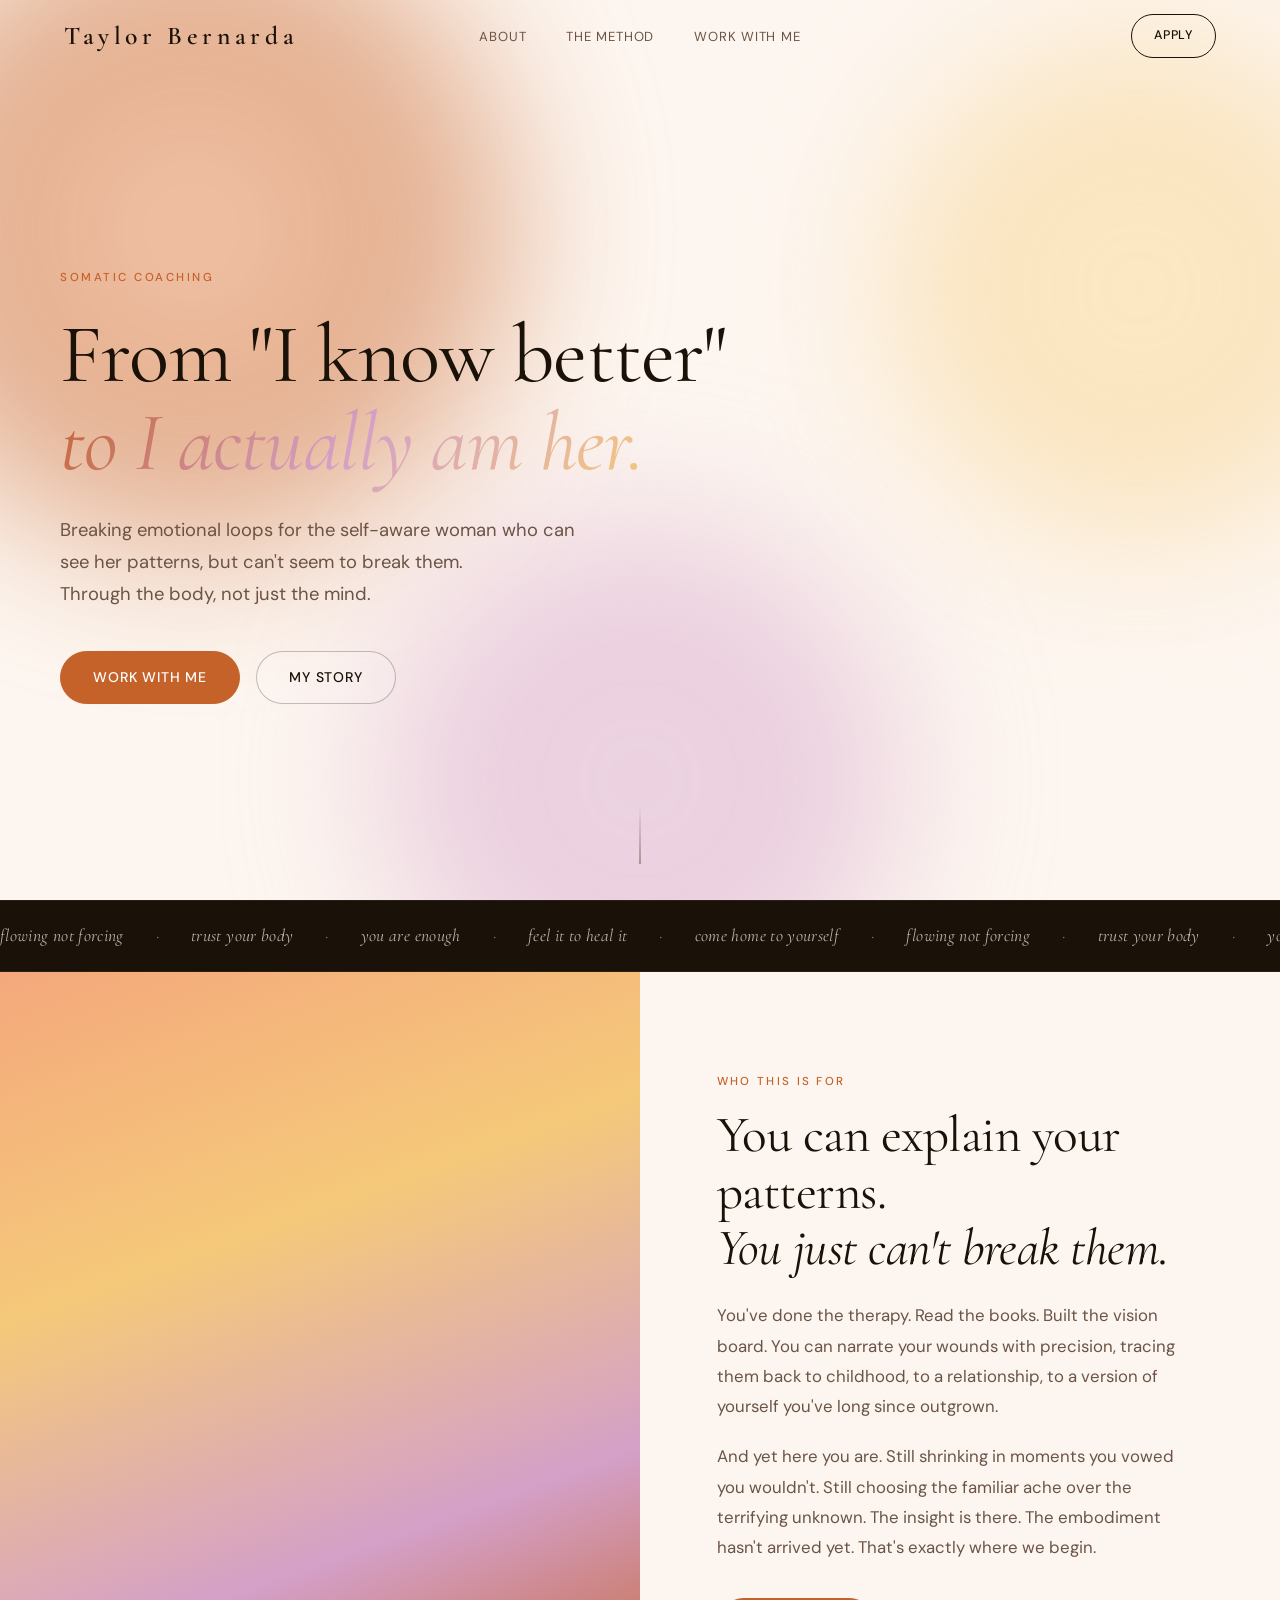
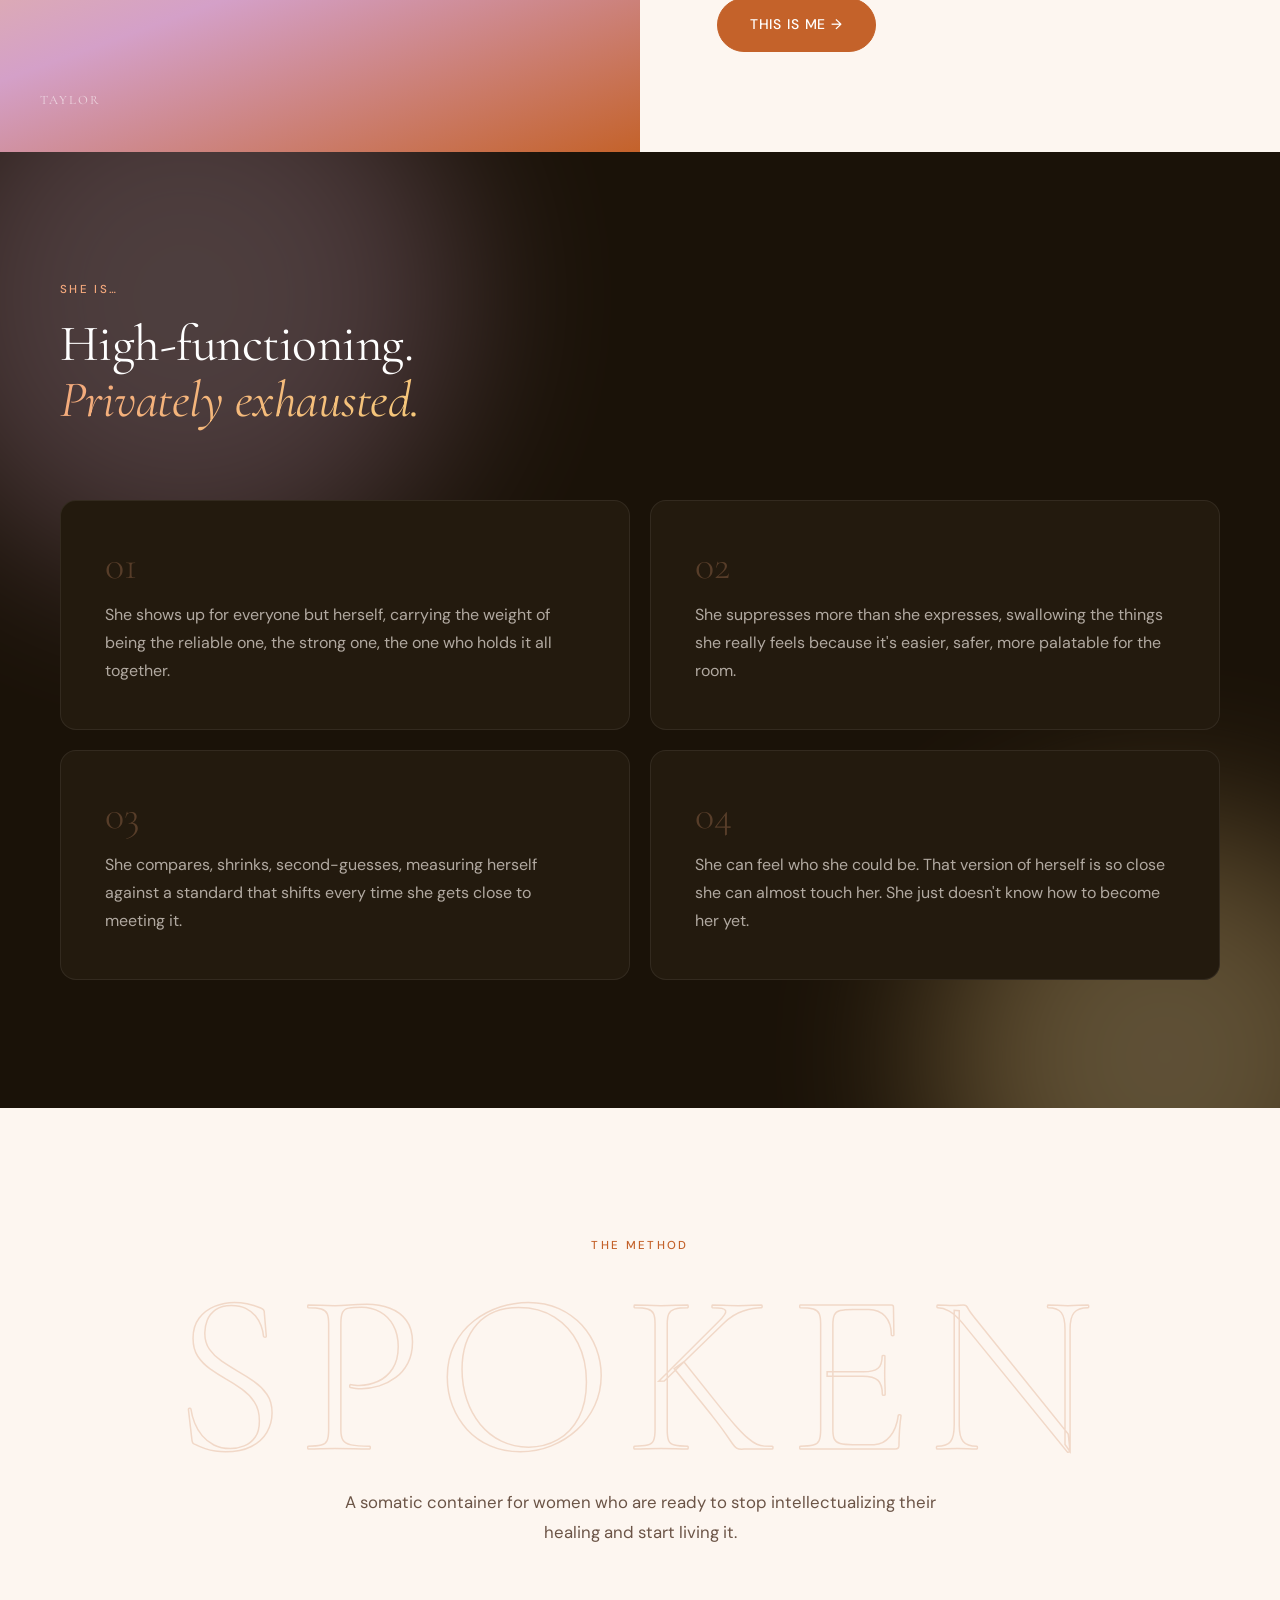
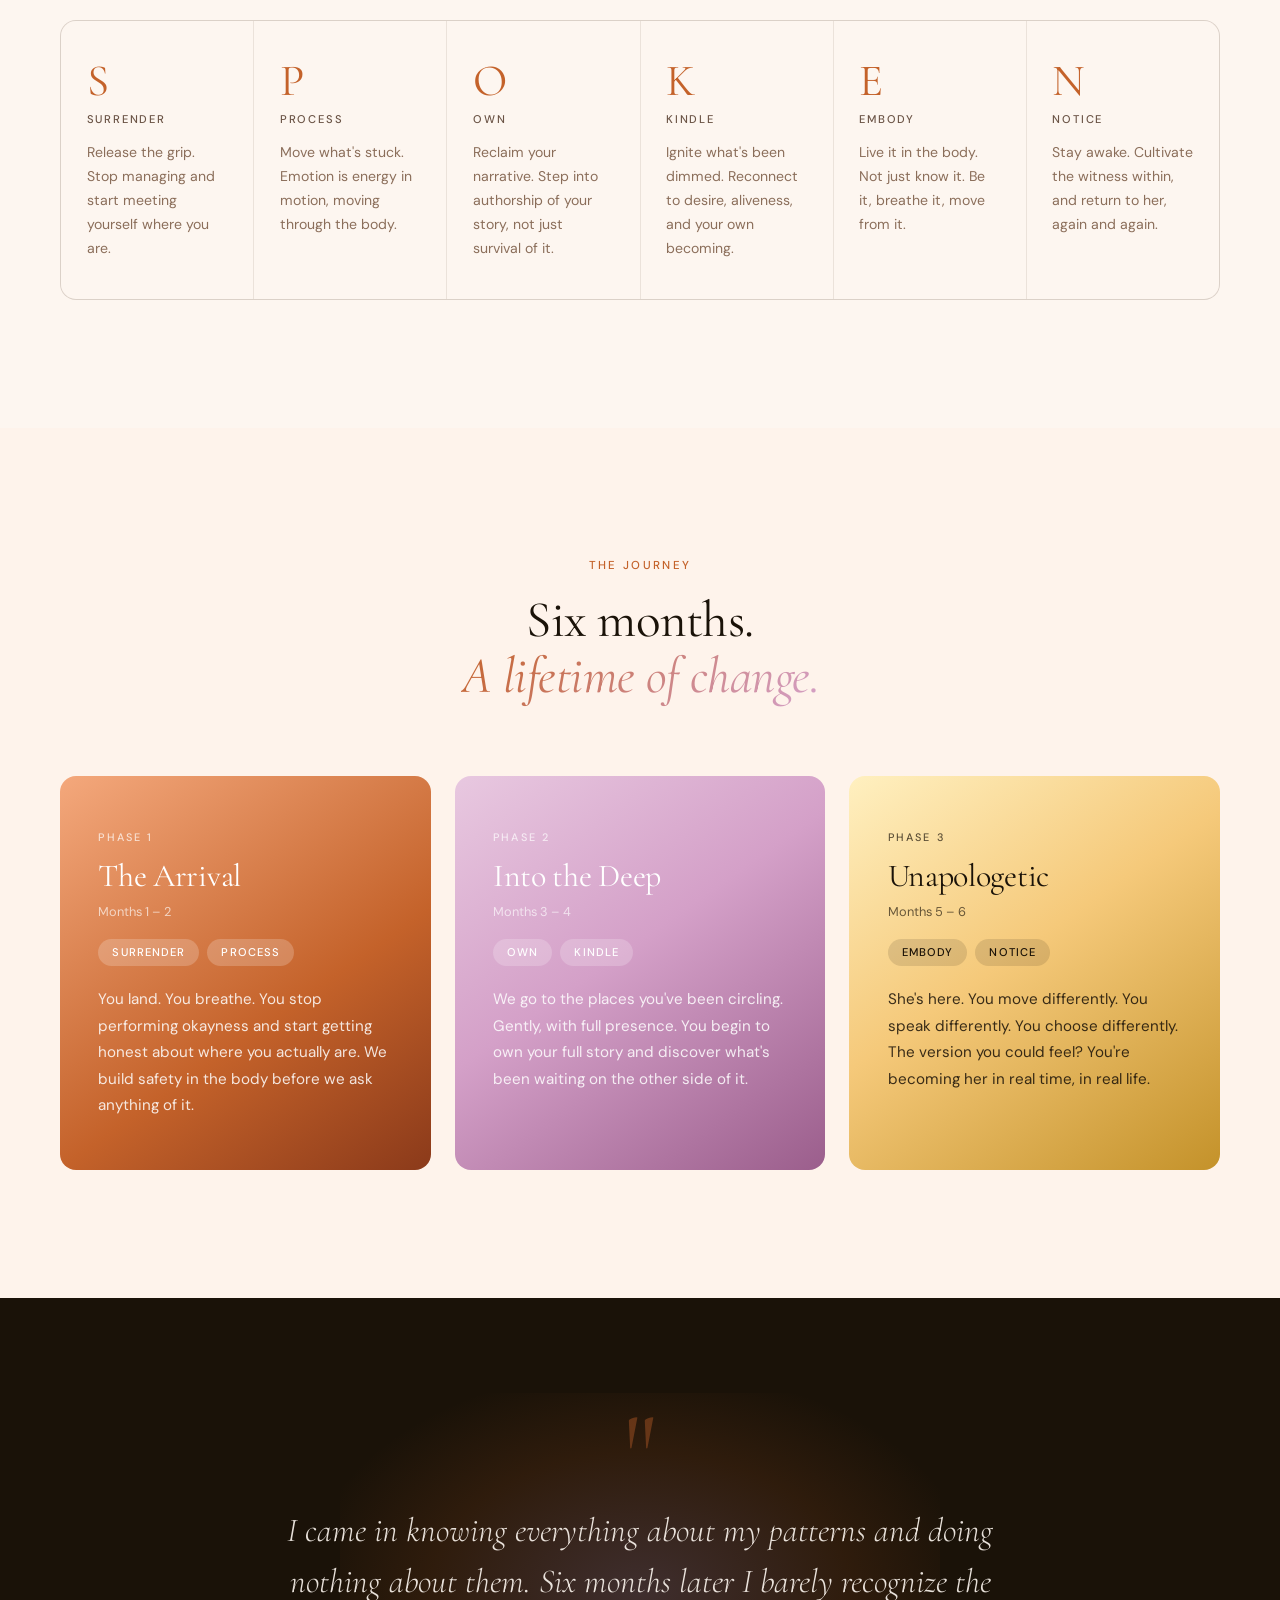
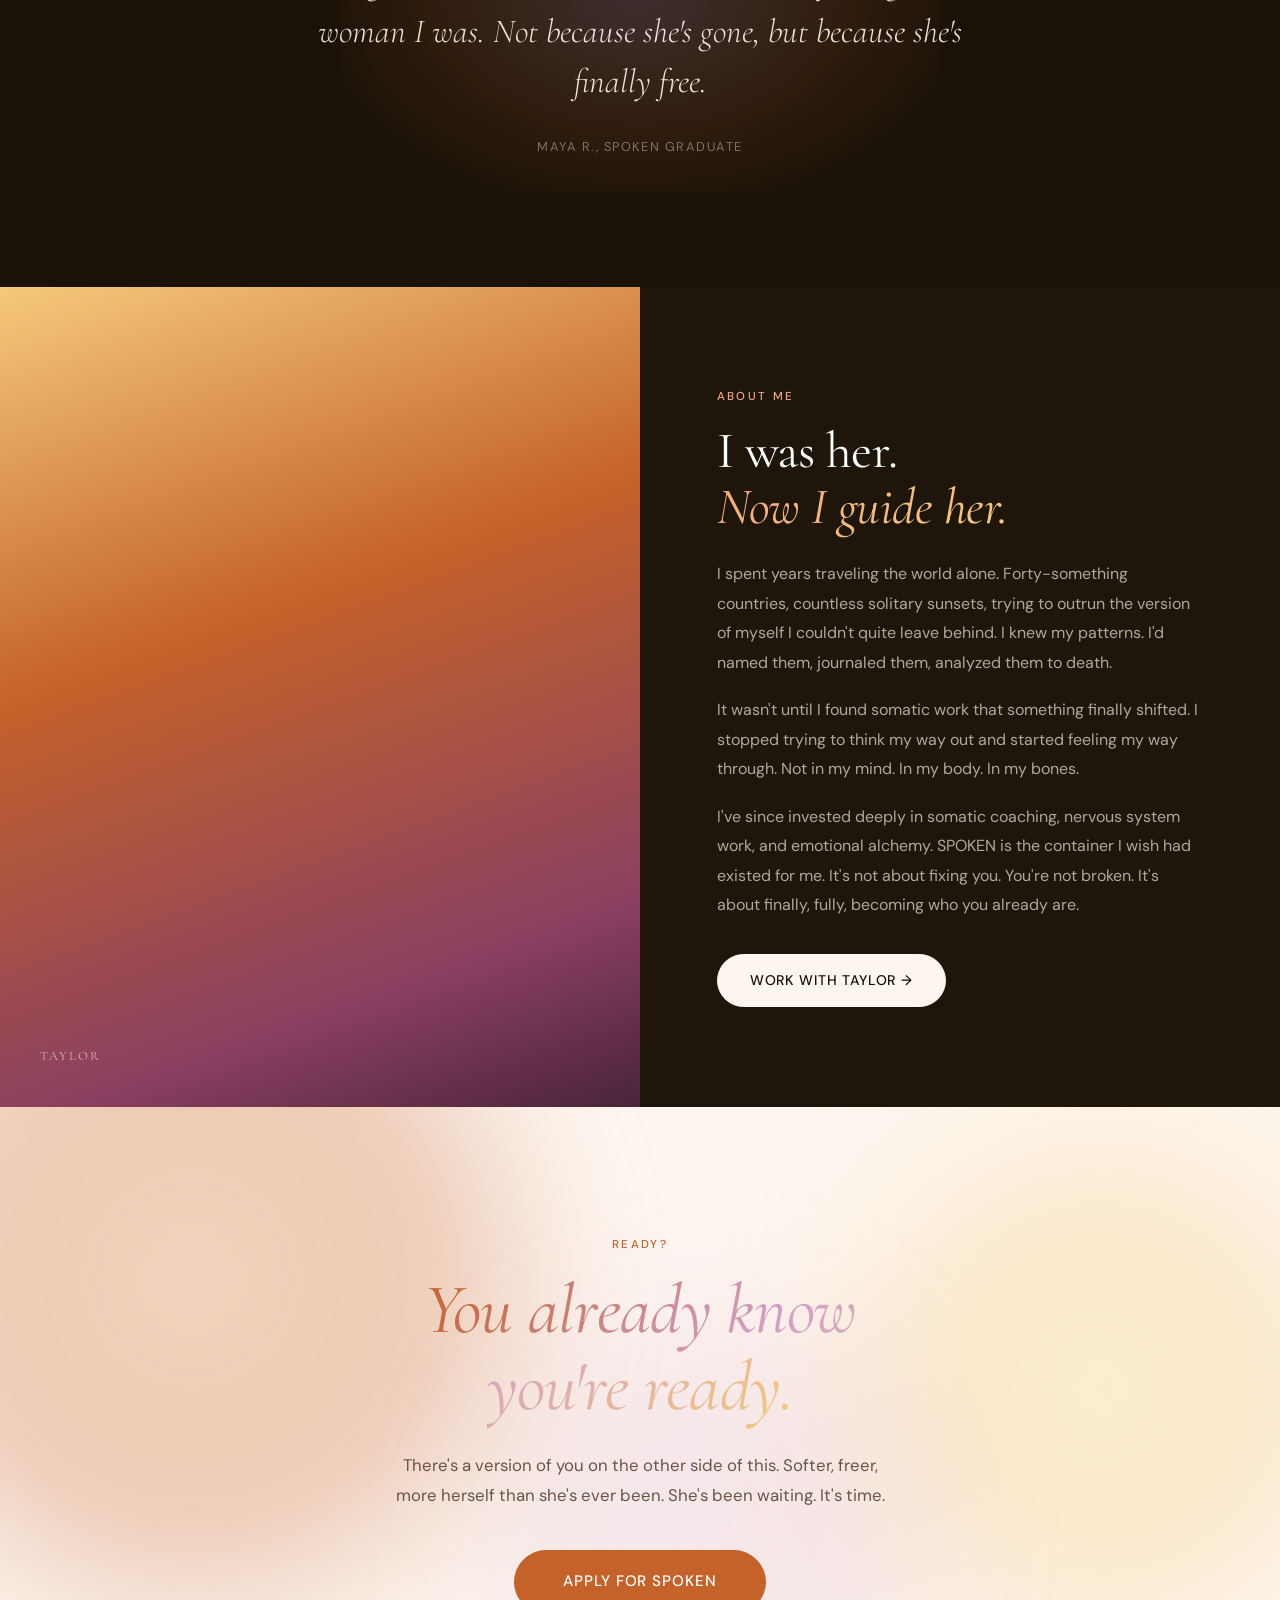
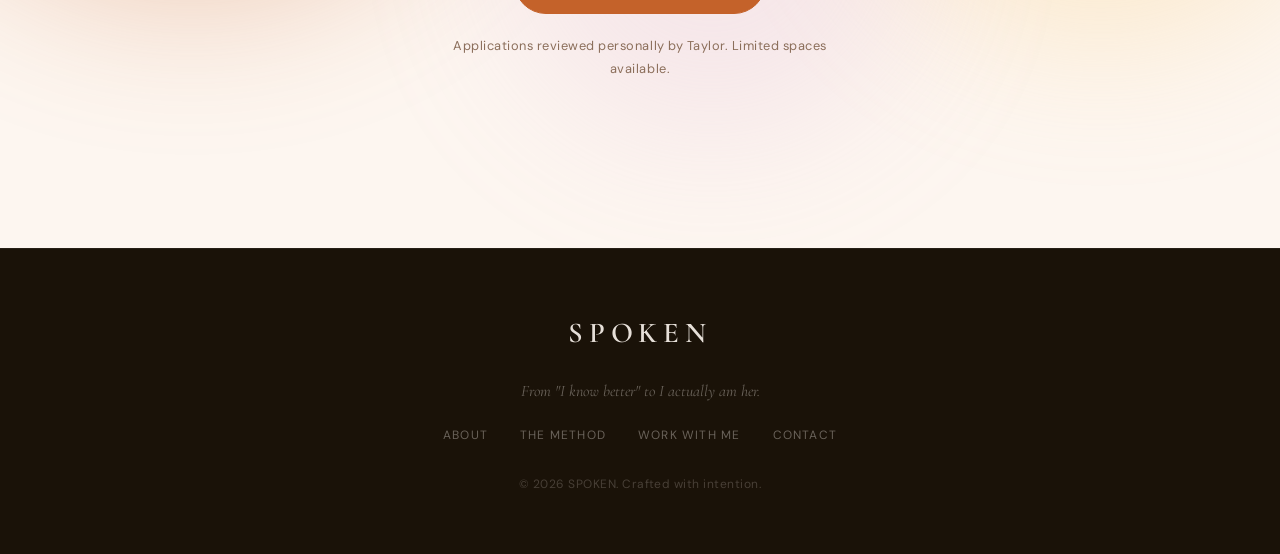
==== commit a5e3622d: "About taylor to about me" ====
--- a/index.html
+++ b/index.html
@@ -247,7 +247,7 @@
       </div>
     </div>
     <div class="about__content reveal-right">
-      <span class="eyebrow eyebrow--light">About Taylor</span>
+      <span class="eyebrow eyebrow--light">About Me</span>
       <h2>I was her.<br/><em>Now I guide her.</em></h2>
       <p>I spent years traveling the world alone. Forty-something countries, countless solitary sunsets, trying to outrun the version of myself I couldn't quite leave behind. I knew my patterns. I'd named them, journaled them, analyzed them to death.</p>
       <p>It wasn't until I found somatic work that something finally shifted. I stopped trying to think my way out and started feeling my way through. Not in my mind. In my body. In my bones.</p>
